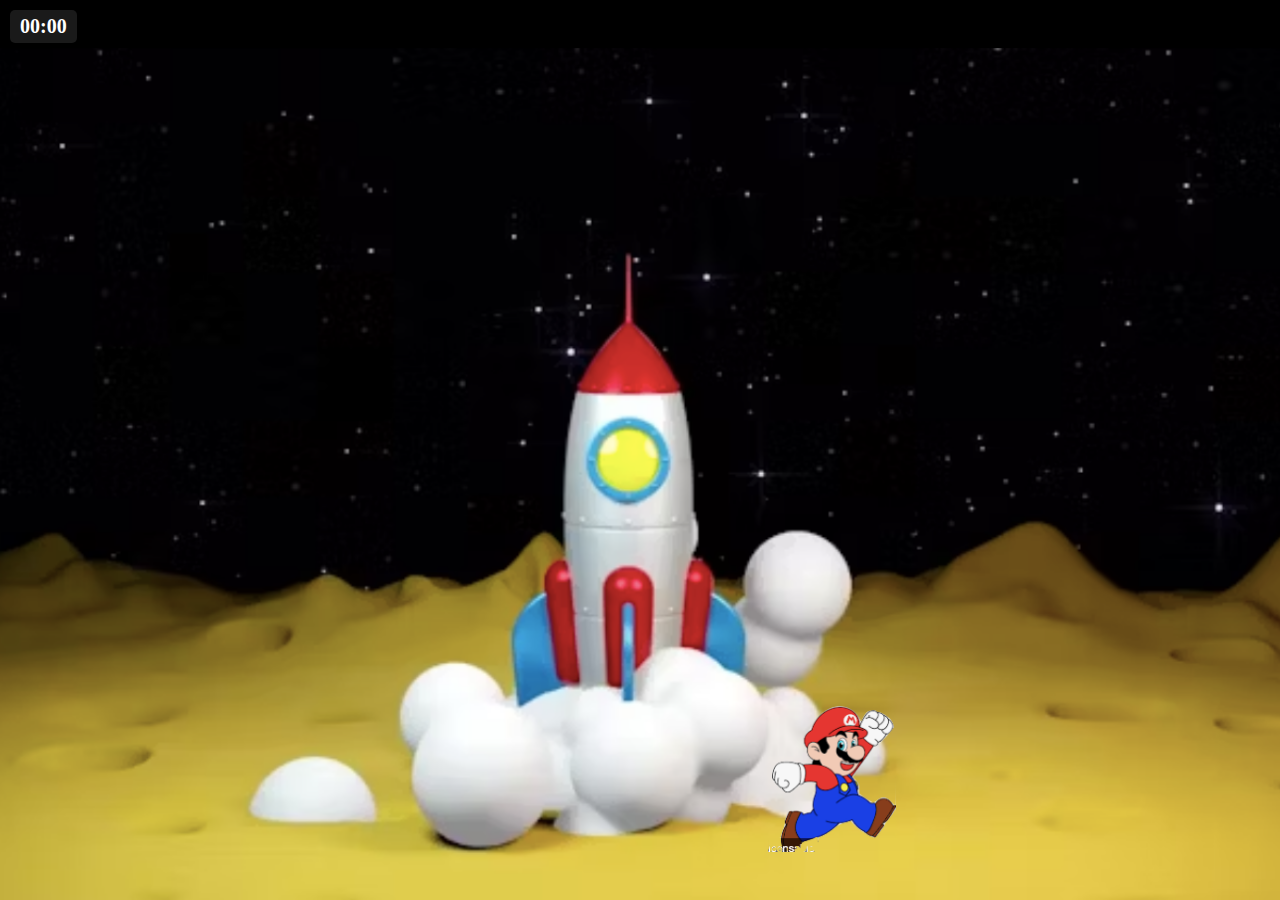
==== game.html @ 16b5580f "fix: use reletive path" ====
<!DOCTYPE html>
<html lang="en">
<head>
    <meta charset="UTF-8">
    <meta name="viewport" content="width=device-width, initial-scale=1.0">
    <title>OOP Game</title>

    <link rel="stylesheet" href="./css/main.css">
</head>
<body>
    
    <div id="board">
        <div id="player"></div>
    </div>
    <div id="timer">00:00</div>
    <script src="./js/classPlayer.js"></script>
    <script src="./js/classObstacle.js"></script>
    <script src="./js/main.js"></script>
</body>
</html>
---- css/main.css ----
body {
    margin: 0;
    padding: 0;
}

#board {
    width: 100vw;
    height: 100vh;
    background-image: url("../images/main.png"); /* Use background-image for images */
    background-size: cover; /* Ensures the image covers the entire board */
    background-repeat: no-repeat; /* Prevents the image from repeating */
    background-position: center; /* Centers the image */
    overflow: hidden;
}

#player {
    /*background-color: url("../images/mario.png");
    position: absolute;*/
    background-image: url("../images/mario.png"); 
    background-size: contain; /* Ensures the entire image fits inside the element */
    background-repeat: no-repeat; /* Prevents the image from repeating */
    background-position: center; /* Centers the image within the element */
    width: 150px; /* Adjust width to fit the image */
    height: 150px; /* Adjust height to fit the image */
    position: absolute;
}

.obstacle {
    /*background-color: rgb(110, 28, 110);
    position: absolute;*/
    background-image: url("../images/crow.png"); 
    background-size: contain; /* Ensures the entire image fits inside the element */
    background-repeat: no-repeat; /* Prevents the image from repeating */
    background-position: center; /* Centers the image within the element */
    width: 150px; /* Adjust width to fit the image */
    height: 150px; /* Adjust height to fit the image */
    position: absolute;
}



#page-gameover {
    text-align: center;
    background-color: rgb(216, 197, 232);
}

#timer {
    position: absolute;
    top: 10px;
    left: 10px;
    font-size: 20px;
    font-weight: bold;
    background: rgba(255, 255, 255, 0.1);
    color: white;
    padding: 5px 10px;
    border-radius: 5px;
  }

/* Center the entire content */
#page-gameover {
    display: flex;
    justify-content: center;
    align-items: center;
    height: 100vh;
    background-image: url("../images/end.png"); /* Path to your background image */
    background-size: cover; /* Ensures the image covers the entire area */
    background-position: center; /* Centers the image */
    margin: 0;
}

/* Center the container */
#container {
    text-align: center;
    background: rgba(255, 255, 255, 0.8);
    padding: 20px;
    border-radius: 10px;
    box-shadow: 0 4px 10px rgba(0, 0, 0, 0.2);
}

/* Styling for the message */
#message {
    margin-top: 20px;
    font-size: 24px;
    color: red;
}

/* Styling for the button */
#play-again {
    margin-top: 20px;
    padding: 10px 20px;
    font-size: 16px;
    background-color: rgb(110, 28, 110);
    color: white;
    border: none;
    border-radius: 5px;
    cursor: pointer;
}
#home {
    margin-top: 20px;
    padding: 10px 20px;
    font-size: 16px;
    background-color: rgb(110, 28, 110);
    color: white;
    border: none;
    border-radius: 5px;
    cursor: pointer;
}

#play-again:hover {
    background-color: rgb(150, 50, 150);
}

#home:hover {
    background-color: rgb(150, 50, 150);
}

/* General styles for the start page */
#page-home {
    display: flex;
    justify-content: center;
    align-items: center;
    height: 100vh;
    background-image: url("../images/start.png"); /* Replace with your background image */
    background-size: cover;
    background-position: center;
    margin: 0;
    font-family: Arial, sans-serif; /* Clean, modern font */
}

.home-container {
    text-align: center;
    color: white;
    background: rgba(0, 0, 0, 0.7); /* Slightly darker background for contrast */
    padding: 30px 50px;
    border-radius: 15px;
    box-shadow: 0 8px 20px rgba(0, 0, 0, 0.5);
    max-width: 500px;
    width: 90%; /* Responsive size */
}

.game-title {
    font-size: 3.5rem;
    margin-bottom: 20px;
    text-shadow: 2px 2px 5px rgba(0, 0, 0, 0.5);
}

#start-button {
    font-size: 1.5rem;
    color: white;
    background-color: #ff6f61; /* Warm, inviting color */
    border: none;
    padding: 15px 30px;
    border-radius: 30px;
    cursor: pointer;
    box-shadow: 0 4px 10px rgba(0, 0, 0, 0.3);
    transition: transform 0.2s, background-color 0.3s, box-shadow 0.3s;
}

#start-button:hover {
    background-color: #ff4e3c;
    transform: scale(1.1);
    box-shadow: 0 6px 15px rgba(0, 0, 0, 0.4);
}

.controls {
    font-size: 1.3rem;
    margin: 25px 0;
    color: #f0f0f0;
    text-align: left; /* Align text inside controls */
}

.controls ul {
    list-style-type: none;
    padding: 0;
    margin: 10px 0;
}

.controls li::before {
    content: '🔸'; /* Modern bullet icon */
    margin-right: 10px;
    color: #ff6f61;
    font-size: 1.2rem;
}

.controls li {
    margin: 10px 0;
    line-height: 1.6;
}
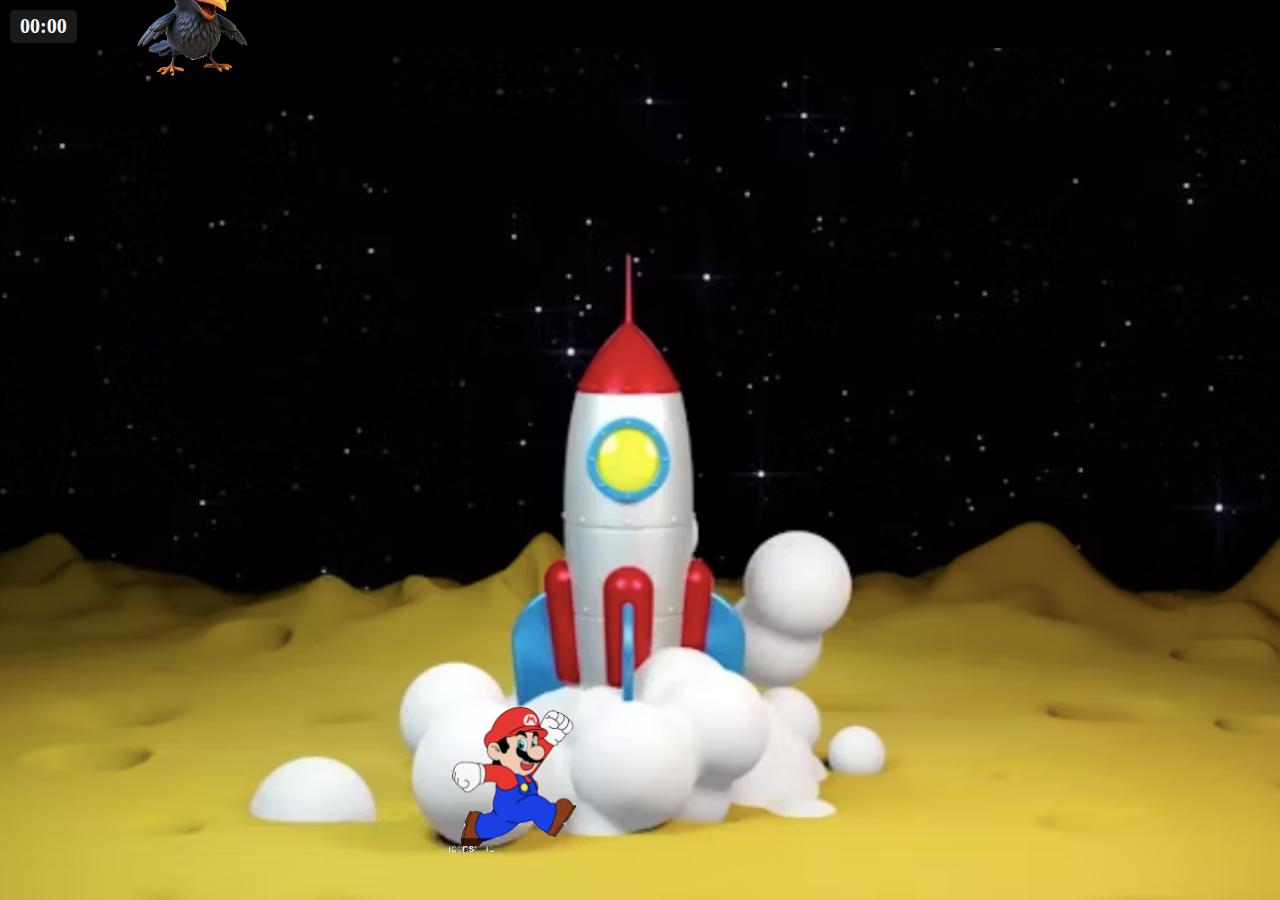
==== commit 5360f05e: "fix: player direction according to orientation" ====
--- a/game.html
+++ b/game.html
@@ -16,5 +16,6 @@
     <script src="./js/classPlayer.js"></script>
     <script src="./js/classObstacle.js"></script>
     <script src="./js/main.js"></script>
+    <script src="./js/classFire.js"></script>
 </body>
 </html>--- a/css/main.css
+++ b/css/main.css
@@ -36,8 +36,6 @@
     height: 150px; /* Adjust height to fit the image */
     position: absolute;
 }
-
-
 
 #page-gameover {
     text-align: center;
